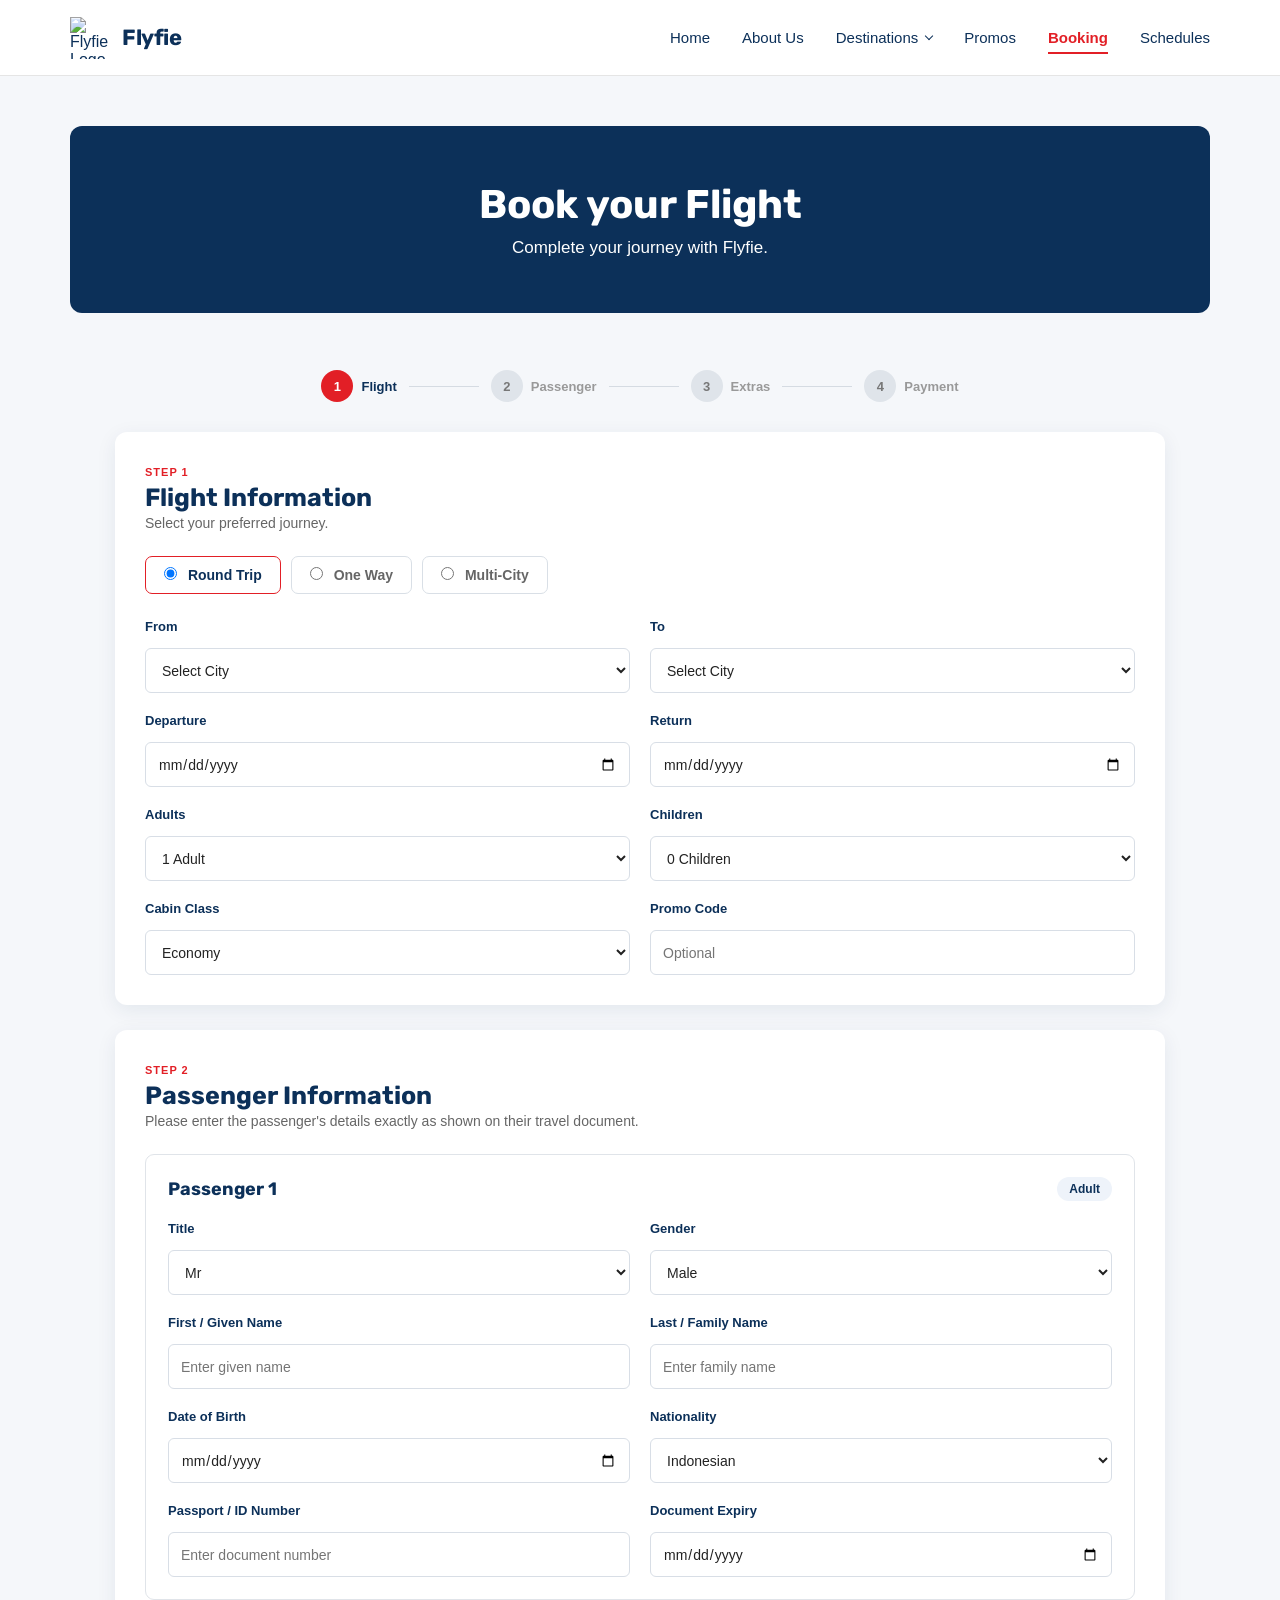
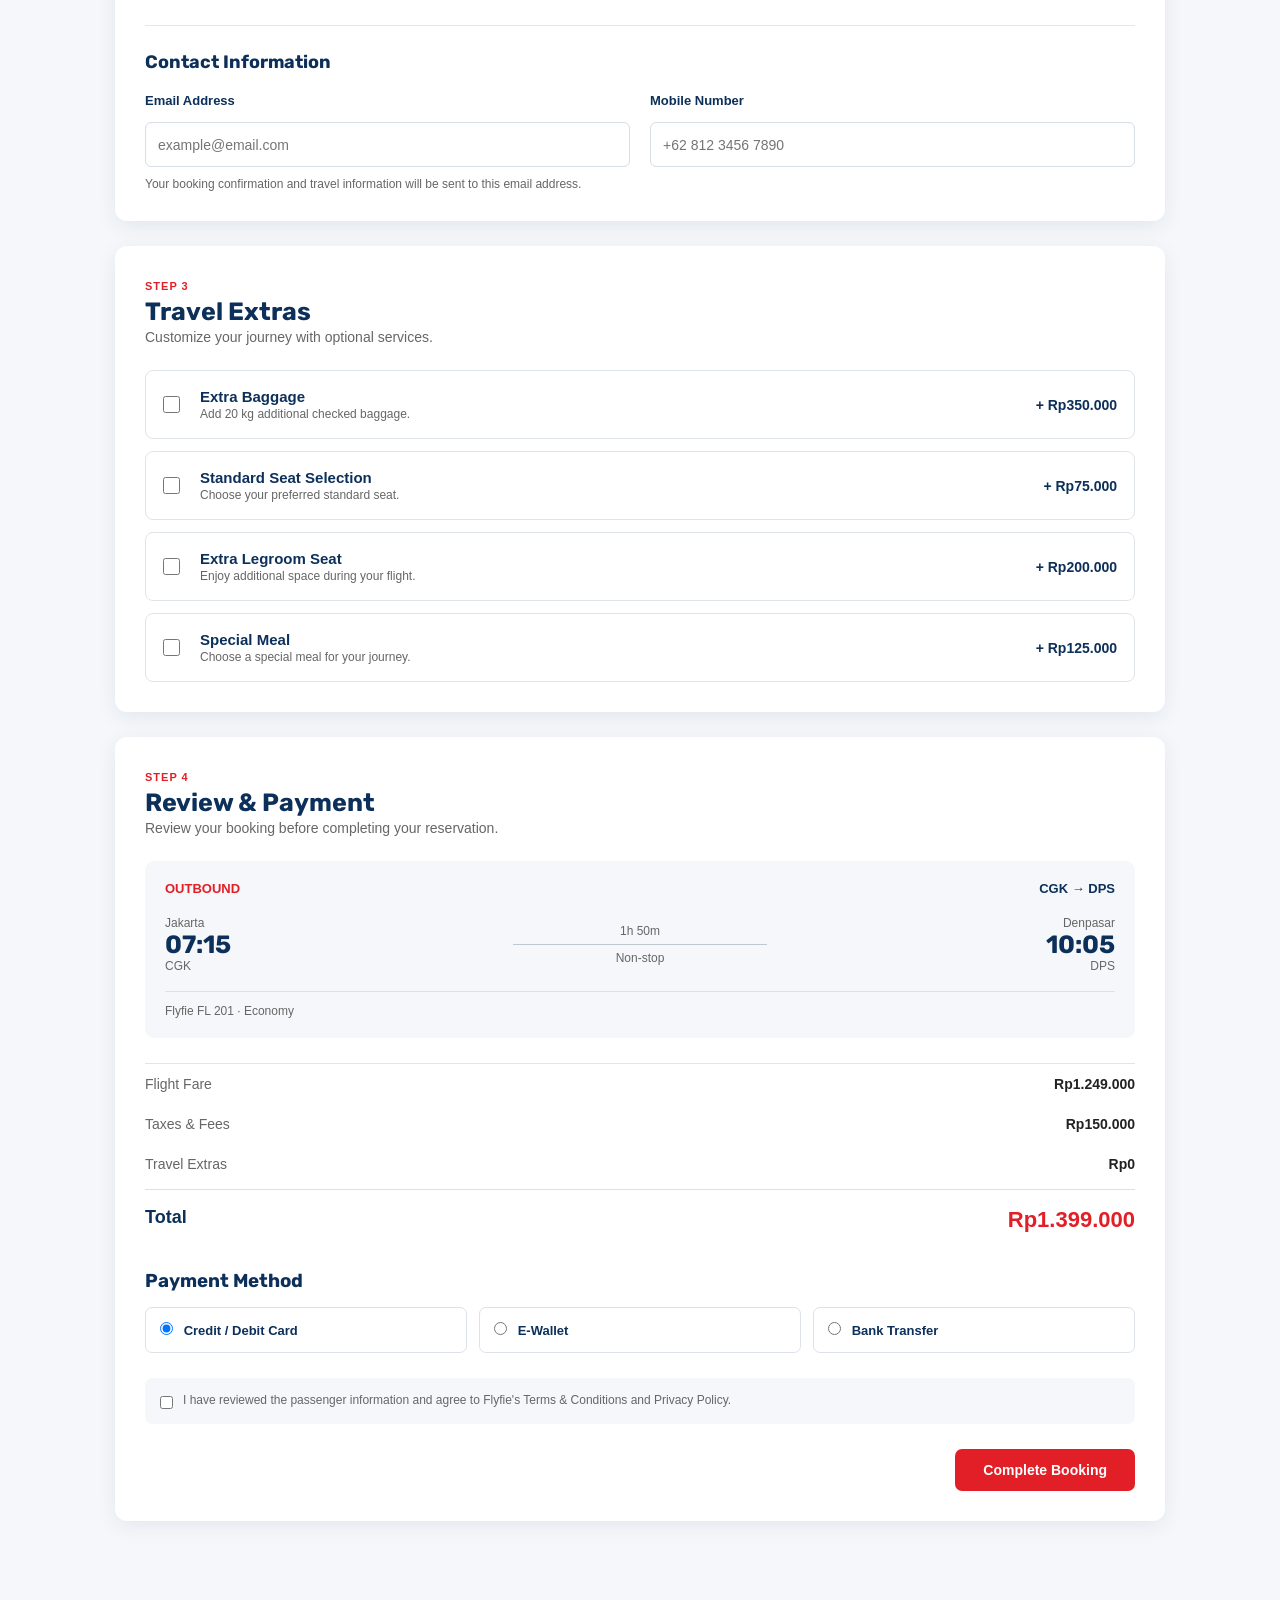
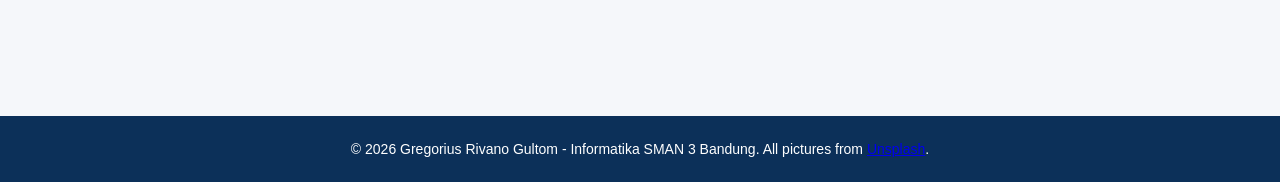
==== bookingform.html @ b2cf72a3 "Add files via upload" ====
<!DOCTYPE html>
<html lang="en">
<head>
    <meta charset="UTF-8">
    <meta name="viewport" content="width=device-width, initial-scale=1.0">
    <title>Flyfie ∙ Your journey partner</title>
    <link rel="stylesheet" href="style.css">
    <link rel="icon" type="image/png" href="images/favicon.png">
</head>
<body>
    <header>
    <nav class="navbar">
        <a href="index.html" class="logo">
            <img src="images/logo.jpeg" alt="Flyfie Logo">
            <h1>Flyfie</h1>
        </a>
        <ul class="nav-links">
            <li>
                <a href="index.html">Home</a>
            </li>

            <li>
                <a href="profile.html">About Us</a>
            </li>
            
            <li class="dropdown">

        <a href="destinations.html">
            Destinations <span class="arrow"></span>
        </a>

        <ul class="dropdown-menu">
            <li>
                <a href="domestic.html">Domestic</a>
            </li>

            <li>
                <a href="international.html">International</a>
            </li>
        </ul>

            <li>
                <a href="promos.html">Promos</a>
            </li>

            <li>
                <a href="bookingform.html" class="active">Booking</a>
            </li>

            <li>
                <a href="schedule.html">Schedules</a>
            </li>
        </ul>
    </nav>
    </header>

    <main class="booking-page">
        <section class="about-header">
            <h2>Book your Flight</h2>
            <p>Complete your journey with Flyfie.</p>
        </section>

        <section class="booking-section">
            <div class="booking-container">
                <div class="booking-steps">
                    <div class="booking-step active">
                        <span>1</span>
                        <p>Flight</p>
                    </div>
                    <div class="step-line"></div>
                    <div class="booking-step">
                        <span>2</span>
                        <p>Passenger</p>
                    </div>
                    <div class="step-line"></div>
                    <div class="booking-step">
                        <span>3</span>
                        <p>Extras</p>
                    </div>

                    <div class="step-line"></div>
                    <div class="booking-step">
                        <span>4</span>
                        <p>Payment</p>
                    </div>
                </div>

                <div class="booking-card">
                    <div class="booking-card-header">
                        <div>
                            <span class="booking-label">STEP 1</span>
                            <h2>Flight Information</h2>
                            <p>Select your preferred journey.</p>
                        </div>
                    </div>
                    <div class="trip-type">
                        <label class="trip-option active">
                            <input type="radio" name="trip" checked>
                            <span>Round Trip</span>
                        </label>
                        <label class="trip-option">
                            <input type="radio" name="trip">
                            <span>One Way</span>
                        </label>
                        <label class="trip-option">
                            <input type="radio" name="trip">
                            <span>Multi-City</span>
                        </label>
                    </div>

                    <div class="booking-grid">
                        <div class="form-group">
                            <label for="from">From</label>
                            <select id="from">
                                <option value="">Select City</option>
                                <optgroup label="Domestic">
                                    <option>BDO — Bandung</option>
                                    <option>CGK — Jakarta</option>
                                    <option>SUB — Surabaya</option>
                                    <option>DPS — Denpasar</option>
                                    <option>UPG — Makassar</option>
                                    <option>KNO — Medan</option>
                                    <option>BPN — Balikpapan</option>
                                    <option>LOP — Lombok</option>
                                    <option>PDG — Padang</option>
                                    </optgroup>
                                    <optgroup label="International">
                                    <option>SIN — Singapore</option>
                                    <option>KUL — Kuala Lumpur</option>
                                    <option>BKK — Bangkok</option>
                                    <option>HND — Tokyo</option>
                                    <option>ICN — Seoul</option>
                                    <option>SYD — Sydney</option>
                                    <option>LHR — London</option>
                                    <option>JFK — New York</option>
                                    <option>DXB — Dubai</option>
                                </optgroup>
                            </select>
                        </div>

                        <div class="form-group">
                            <label for="to">To</label>
                                <select id="to">
                                    <option value="">Select City</option>
                                    <optgroup label="Domestic">
                                        <option>BDO — Bandung</option>
                                        <option>CGK — Jakarta</option>
                                        <option>SUB — Surabaya</option>
                                        <option>DPS — Denpasar</option>
                                        <option>UPG — Makassar</option>
                                        <option>KNO — Medan</option>
                                        <option>BPN — Balikpapan</option>
                                        <option>LOP — Lombok</option>
                                        <option>PDG — Padang</option>
                                    </optgroup>
                                    <optgroup label="International">
                                        <option>SIN — Singapore</option>
                                        <option>KUL — Kuala Lumpur</option>
                                        <option>BKK — Bangkok</option>
                                        <option>HND — Tokyo</option>
                                        <option>ICN — Seoul</option>
                                        <option>SYD — Sydney</option>
                                        <option>LHR — London</option>
                                        <option>JFK — New York</option>
                                        <option>DXB — Dubai</option>
                                    </optgroup>
                                </select>
                        </div>

                        <div class="form-group">
                            <label for="departure">Departure</label>
                            <input type="date" id="departure">
                        </div>

                        <div class="form-group">
                            <label for="return">Return</label>
                            <input type="date" id="return">
                        </div>

                        <div class="form-group">
                            <label for="adults">Adults</label>
                            <select id="adults">
                                <option>1 Adult</option>
                                <option>2 Adults</option>
                                <option>3 Adults</option>
                                <option>4 Adults</option>
                            </select>
                        </div>

                        <div class="form-group">
                            <label for="children">Children</label>
                            <select id="children">
                                <option>0 Children</option>
                                <option>1 Child</option>
                                <option>2 Children</option>
                                <option>3 Children</option>
                            </select>
                        </div>

                        <div class="form-group">
                            <label for="cabin">Cabin Class</label>
                            <select id="cabin">
                                <option>Economy</option>
                                <option>Premium Economy</option>
                                <option>Business</option>
                                <option>First Class</option>
                            </select>
                        </div>

                        <div class="form-group">
                            <label for="promo">Promo Code</label>
                            <input type="text" id="promo" placeholder="Optional">
                        </div>
                    </div>
                </div>

                <div class="booking-card">
                    <div class="booking-card-header">
                        <div>
                            <span class="booking-label">STEP 2</span>
                            <h2>Passenger Information</h2>
                            <p>Please enter the passenger's details exactly as shown on their travel document.</p>
                        </div>
                    </div>

                    <div class="passenger-box">
                        <div class="passenger-heading">
                            <h3>Passenger 1</h3>
                            <span>Adult</span>
                        </div>

                        <div class="booking-grid">
                            <div class="form-group">
                                <label for="title1">Title</label>
                                <select id="title1">
                                    <option>Mr</option>
                                    <option>Ms</option>
                                    <option>Mrs</option>
                                </select>
                            </div>

                            <div class="form-group">
                                <label for="gender1">Gender</label>
                                <select id="gender1">
                                    <option>Male</option>
                                    <option>Female</option>
                                </select>
                            </div>

                            <div class="form-group">
                                <label for="first-name1">First / Given Name</label>
                                <input
                                    type="text"
                                    id="first-name1"
                                    placeholder="Enter given name">
                            </div>

                            <div class="form-group">
                                <label for="last-name1">Last / Family Name</label>
                                <input
                                    type="text"
                                    id="last-name1"
                                    placeholder="Enter family name">
                            </div>

                            <div class="form-group">
                                <label for="dob1">Date of Birth</label>
                                <input type="date" id="dob1">
                            </div>

                            <div class="form-group">
                                <label for="nationality1">Nationality</label>
                                <select id="nationality1">
                                    <option>Indonesian</option>
                                    <option>Singaporean</option>
                                    <option>Malaysian</option>
                                    <option>Japanese</option>
                                    <option>Other</option>
                                </select>
                            </div>

                            <div class="form-group">
                                <label for="passport1">Passport / ID Number</label>
                                <input
                                    type="text"
                                    id="passport1"
                                    placeholder="Enter document number">
                            </div>

                            <div class="form-group">
                                <label for="passport-expiry1">Document Expiry</label>
                                <input type="date" id="passport-expiry1">
                            </div>
                        </div>
                    </div>

                    <div class="contact-section">
                        <div class="passenger-heading">
                            <h3>Contact Information</h3>
                        </div>
                        <div class="booking-grid">
                            <div class="form-group">
                                <label for="email">Email Address</label>
                                <input
                                    type="email"
                                    id="email"
                                    placeholder="example@email.com">
                            </div>

                            <div class="form-group">
                                <label for="phone">Mobile Number</label>
                                <input
                                    type="tel"
                                    id="phone"
                                    placeholder="+62 812 3456 7890">
                            </div>
                        </div>
                        <p class="form-note">
                            Your booking confirmation and travel information will be sent to this email address.
                        </p>
                    </div>
                </div>

                <div class="booking-card">
                    <div class="booking-card-header">
                        <div>
                            <span class="booking-label">STEP 3</span>
                            <h2>Travel Extras</h2>
                            <p>Customize your journey with optional services.</p>
                        </div>
                    </div>

                    <div class="extras-list">
                        <label class="extra-item">
                            <input type="checkbox">
                            <div class="extra-info">
                                <h3>Extra Baggage</h3>
                                <p>Add 20 kg additional checked baggage.</p>
                            </div>
                            <strong>+ Rp350.000</strong>
                        </label>

                        <label class="extra-item">
                            <input type="checkbox">
                            <div class="extra-info">
                                <h3>Standard Seat Selection</h3>
                                <p>Choose your preferred standard seat.</p>
                            </div>
                            <strong>+ Rp75.000</strong>
                        </label>

                        <label class="extra-item">
                            <input type="checkbox">
                            <div class="extra-info">
                                <h3>Extra Legroom Seat</h3>
                                <p>Enjoy additional space during your flight.</p>
                            </div>
                            <strong>+ Rp200.000</strong>
                        </label>

                        <label class="extra-item">
                            <input type="checkbox">
                            <div class="extra-info">
                                <h3>Special Meal</h3>
                                <p>Choose a special meal for your journey.</p>
                            </div>
                            <strong>+ Rp125.000</strong>
                        </label>
                    </div>
                </div>

                <div class="booking-card">
                    <div class="booking-card-header">
                        <div>
                            <span class="booking-label">STEP 4</span>
                            <h2>Review & Payment</h2>
                            <p>Review your booking before completing your reservation.</p>
                        </div>
                    </div>

                    <div class="summary-box">
                        <div class="summary-header">
                            <span>OUTBOUND</span>
                            <strong>CGK → DPS</strong>
                        </div>
                        <div class="flight-summary">
                            <div>
                                <small>Jakarta</small>
                                <strong>07:15</strong>
                                <span>CGK</span>
                            </div>
                            <div class="flight-duration">
                                <span>1h 50m</span>
                                <div></div>
                                <small>Non-stop</small>
                            </div>
                            <div>
                                <small>Denpasar</small>
                                <strong>10:05</strong>
                                <span>DPS</span>
                            </div>
                        </div>
                        <div class="flight-number">
                            Flyfie FL 201 · Economy
                        </div>
                    </div>

                    <div class="price-summary">
                        <div>
                            <span>Flight Fare</span>
                            <strong>Rp1.249.000</strong>
                        </div>
                        <div>
                            <span>Taxes & Fees</span>
                            <strong>Rp150.000</strong>
                        </div>
                        <div>
                            <span>Travel Extras</span>
                            <strong>Rp0</strong>
                        </div>
                        <div class="total-price">
                            <span>Total</span>
                            <strong>Rp1.399.000</strong>
                        </div>
                    </div>

                    <div class="payment-section">
                        <h3>Payment Method</h3>
                        <div class="payment-options">
                            <label class="payment-option">
                                <input type="radio" name="payment" checked>
                                <span>Credit / Debit Card</span>
                            </label>
                            <label class="payment-option">
                                <input type="radio" name="payment">
                                <span>E-Wallet</span>
                            </label>
                            <label class="payment-option">
                                <input type="radio" name="payment">
                                <span>Bank Transfer</span>
                            </label>
                        </div>
                    </div>

                    <div class="terms">
                        <label>
                            <input type="checkbox">
                            <span>
                                I have reviewed the passenger information and agree to
                                Flyfie's Terms & Conditions and Privacy Policy.
                            </span>
                        </label>
                    </div>

                    <div class="booking-submit">
                        <button type="button" class="btn btn-book">
                            Complete Booking
                        </button>
                    </div>
                </div>
            </div>
        </section>
    </main>

    <footer>
        <p>&copy; 2026 Gregorius Rivano Gultom - Informatika SMAN 3 Bandung. All pictures from <a href="https://unsplash.com/" target="_blank">Unsplash</a>.</p>
    </footer>
    
</body>

</html>
---- style.css ----
/* =========================
   FONT
========================= */

@import url('https://fonts.googleapis.com/css2?family=Rubik:wght@400;500;600;700&display=swap');


/* =========================
   COLOR PALETTE
========================= */

:root {
    --navy: #0C3059;
    --red: #E21F26;
    --blue: #779BD8;
    --white: #FFFFFF;
    --light: #F5F7FA;
    --text: #222222;
    --gray: #666666;
}


/* =========================
   GLOBAL
========================= */

* {
    margin: 0;
    padding: 0;
    box-sizing: border-box;
}

body {
    font-family: Arial, Helvetica, sans-serif;
    background-color: var(--light);
    color: var(--text);
}


/* =========================
   HEADER
========================= */

header {
    width: 100%;
    background-color: var(--white);
    border-bottom: 1px solid #e5e5e5;

    position: sticky;
    top: 0;
    z-index: 1000;
}


/* =========================
   NAVBAR
========================= */

.navbar {
    max-width: 1200px;
    height: 75px;

    margin: auto;
    padding: 0 30px;

    display: flex;
    align-items: center;
    justify-content: space-between;
}


/* =========================
   LOGO
========================= */

.logo {
    display: flex;
    align-items: center;
    gap: 10px;

    text-decoration: none;
    color: var(--navy);
}

.logo img {
    width: 42px;
    height: 42px;
    object-fit: contain;
}

.logo h1 {
    font-family: 'Rubik', sans-serif;
    font-size: 22px;
    font-weight: 700;
    letter-spacing: -0.5px;
}


/* =========================
   NAVIGATION
========================= */

.nav-links {
    display: flex;
    align-items: center;
    gap: 32px;

    list-style: none;
}

.nav-links a {
    position: relative;

    text-decoration: none;
    color: var(--navy);

    font-size: 15px;
    font-weight: 500;

    transition: 0.2s ease;
}

.nav-links a:hover {
    color: var(--red);
}


/* GARIS BAWAH MENU AKTIF */

.nav-links a.active {
    color: var(--red);
    font-weight: 600;
}

.nav-links a.active::after {
    content: "";

    position: absolute;
    left: 0;
    bottom: -8px;

    width: 100%;
    height: 2px;

    background-color: var(--red);
}

/* =========================
   DESTINATION DROPDOWN
========================= */

.dropdown {
    position: relative;
}

.dropdown > a {
    display: flex;
    align-items: center;
    gap: 5px;
}

.arrow {
    width: 6px;
    height: 6px;

    border-right: 1.5px solid currentColor;
    border-bottom: 1.5px solid currentColor;

    transform: rotate(45deg);

    margin-left: 3px;
    margin-top: -3px;

    transition: 0.2s ease;
}

.dropdown:hover .arrow {
    transform: rotate(225deg);
    margin-top: 3px;
}


/* DROPDOWN MENU */

.dropdown-menu {
    position: absolute;

    top: 100%;
    left: 50%;

    transform: translateX(-50%) translateY(10px);

    min-width: 170px;

    background-color: white;

    border-radius: 8px;

    box-shadow: 0 5px 20px rgba(0, 0, 0, 0.12);

    padding: 8px 0;

    list-style: none;

    opacity: 0;
    visibility: hidden;

    transition: 0.2s ease;

    z-index: 1000;
}


/* ITEM DROPDOWN */

.dropdown-menu li {
    width: 100%;
}

.dropdown-menu li a {
    display: block;

    padding: 12px 18px;

    color: var(--navy);

    font-size: 14px;

    text-decoration: none;

    transition: 0.2s ease;
}


/* HOVER ITEM */

.dropdown-menu li a:hover {
    background-color: var(--light);

    color: var(--red);
}


/* TAMPIL SAAT HOVER */

.dropdown:hover .dropdown-menu {
    opacity: 1;
    visibility: visible;

    transform: translateX(-50%) translateY(5px);
}

/* =========================
   BUTTON
========================= */

.btn {
    display: inline-block;

    padding: 11px 22px;

    background-color: var(--red);
    color: var(--white);

    text-decoration: none;
    border: none;
    border-radius: 6px;

    font-size: 14px;
    font-weight: 600;

    cursor: pointer;

    transition: 0.2s ease;
}

.btn:hover {
    background-color: #c9181e;
}


/* =========================
   MAIN
========================= */

main {
    max-width: 1200px;
    margin: auto;
    padding: 50px 30px;
}


/* =========================
   PAGE TITLE
========================= */

.page-title {
    text-align: center;
    margin-bottom: 40px;
}

.page-title h2 {
    font-family: 'Rubik', sans-serif;

    font-size: 32px;
    font-weight: 700;

    color: var(--navy);

    margin-bottom: 10px;
}

.page-title p {
    color: var(--gray);
    font-size: 15px;
}


/* =========================
   FOOTER
========================= */

footer {
    background-color: var(--navy);
    color: var(--white);

    text-align: center;

    padding: 25px;
    margin-top: 50px;
}

footer p {
    font-size: 14px;
}

/* =========================
   HERO
========================= */

.hero {
    min-height: 430px;

    display: flex;
    align-items: center;

    padding: 60px;

    border-radius: 12px;

    background:
        linear-gradient(
            90deg,
            rgba(12, 48, 89, 0.95),
            rgba(12, 48, 89, 0.45)
        ),
        url("../images/hero.jpg");

    background-size: cover;
    background-position: center;
}

.hero-text {
    max-width: 550px;
    color: white;
}

.hero-text h2 {
    font-family: 'Rubik', sans-serif;
    font-size: 42px;
    line-height: 1.15;
    margin-bottom: 20px;
}

.hero-text p {
    font-size: 17px;
    line-height: 1.6;
    margin-bottom: 30px;
}


/* =========================
   BOOKING BOX
========================= */

.booking-box {
    background-color: white;

    max-width: 1100px;
    margin: -45px auto 70px;

    padding: 30px;

    border-radius: 10px;

    box-shadow: 0 5px 20px rgba(0, 0, 0, 0.12);

    position: relative;
}

.booking-box h2 {
    font-family: 'Rubik', sans-serif;
    color: var(--navy);
    margin-bottom: 25px;
}

.booking-box form {
    display: grid;

    grid-template-columns: 1.25fr 1.25fr 1.25fr 0.45fr 0.45fr 1fr;

    gap: 15px;

    align-items: end;
}

.booking-box form .btn {
    width: 100%;
    height: 42px;
}

.form-group {
    display: flex;
    flex-direction: column;
    gap: 7px;
}

.form-group input,
.form-group select {
    width: 100%;
    height: 42px;

    padding: 0 10px;

    border: 1px solid #d5d5d5;
    border-radius: 5px;

    font-family: inherit;
    background-color: white;
}

.form-group label {
    font-size: 13px;
    font-weight: 600;
    color: var(--navy);
}

.form-group input,
.form-group select {
    height: 42px;

    padding: 0 10px;

    border: 1px solid #d5d5d5;
    border-radius: 5px;

    font-family: inherit;
    background-color: white;
}

.passenger input {
    text-align: center;
    padding: 0;
}

/* =========================
   DESTINATIONS
========================= */

.destinations {
    margin-bottom: 80px;
}

.destination-grid {
    display: grid;

    grid-template-columns:
        repeat(3, 1fr);

    gap: 25px;
}

.destination-card {
    background-color: white;

    border-radius: 10px;

    overflow: hidden;

    box-shadow: 0 3px 12px rgba(0, 0, 0, 0.08);

    transition: 0.2s ease;
}

.destination-card:hover {
    transform: translateY(-5px);
}

.destination-card img {
    width: 100%;
    height: 200px;

    object-fit: cover;
}

.card-content {
    padding: 20px;
}

.card-content h3 {
    font-family: 'Rubik', sans-serif;
    color: var(--navy);
    font-size: 22px;
}

.card-content p {
    color: var(--gray);
    margin: 5px 0 15px;
}

.card-content span {
    display: block;
    font-size: 12px;
    color: var(--gray);
}

.card-content strong {
    display: block;

    color: var(--red);

    font-size: 20px;

    margin: 3px 0 15px;
}


/* =========================
   WHY US
========================= */

.why-us {
    margin-bottom: 30px;
}

.features {
    display: grid;

    grid-template-columns:
        repeat(3, 1fr);

    gap: 25px;
}

.feature {
    background-color: white;

    padding: 30px;

    border-radius: 10px;

    text-align: center;

    border-top: 4px solid var(--blue);
}

.feature h3 {
    font-family: 'Rubik', sans-serif;
    color: var(--navy);

    margin-bottom: 12px;
}

.feature p {
    color: var(--gray);
    line-height: 1.6;
}

/* =========================
   ABOUT PAGE
========================= */

.about-header {
    text-align: center;
    padding: 55px 20px;
    margin-bottom: 55px;

    background-color: var(--navy);
    color: white;

    border-radius: 12px;
}

.about-header h2 {
    font-family: 'Rubik', sans-serif;
    font-size: 40px;
    margin-bottom: 10px;
}

.about-header p {
    font-size: 17px;
}


/* INTRO */

.about-intro {
    display: grid;
    grid-template-columns: 1fr 1fr;
    gap: 50px;

    align-items: center;

    margin-bottom: 60px;
}

.about-image img {
    width: 100%;
    height: 350px;

    object-fit: cover;

    border-radius: 12px;
}

.about-text h2 {
    font-family: 'Rubik', sans-serif;
    color: var(--navy);

    font-size: 30px;
    margin-bottom: 20px;
}

.about-text p {
    color: var(--gray);
    line-height: 1.7;

    margin-bottom: 15px;
}


/* COMPANY INFORMATION */

.company-info {
    display: grid;
    grid-template-columns: repeat(4, 1fr);

    gap: 20px;

    margin-bottom: 80px;
}

.info-card {
    background-color: white;

    padding: 25px;

    text-align: center;

    border-radius: 10px;

    border-bottom: 4px solid var(--blue);
}

.info-card h3 {
    font-family: 'Rubik', sans-serif;

    color: var(--navy);

    font-size: 15px;
    margin-bottom: 10px;
}

.info-card p {
    color: var(--red);
    font-weight: 600;
}


/* HUBS */

.hubs {
    margin-bottom: 80px;
}

.hub-grid {
    display: grid;
    grid-template-columns: repeat(4, 1fr);
    gap: 20px;
}

.hub-card {
    background-color: var(--navy);
    color: white;

    text-align: center;

    border-radius: 10px;
    overflow: hidden;
}

.hub-card img {
    width: 100%;
    height: 150px;

    object-fit: cover;
    display: block;
}

.hub-card h3 {
    font-family: 'Rubik', sans-serif;

    color: var(--blue);

    font-size: 28px;

    margin-top: 20px;
    margin-bottom: 5px;
}

.hub-card p {
    font-size: 14px;

    padding-bottom: 25px;
}

/* FLEET */

.fleet {
    margin-bottom: 80px;
    text-align: center;
}

.fleet-highlight {
    display: inline-block;

    background-color: var(--navy);
    color: white;

    padding: 25px 70px;

    border-radius: 12px;

    margin-bottom: 30px;
}

.fleet-highlight h3 {
    font-family: 'Rubik', sans-serif;

    color: var(--blue);

    font-size: 60px;
}

.fleet-highlight p {
    font-size: 15px;
}

.fleet-types {
    display: grid;
    grid-template-columns: repeat(5, 1fr);
    gap: 15px;
}

.fleet-types div {
    background-color: white;

    padding: 20px;

    border-radius: 8px;

    border-top: 3px solid var(--red);
}

.fleet-types h3 {
    font-family: 'Rubik', sans-serif;

    color: var(--navy);

    font-size: 15px;

    margin-bottom: 8px;
}

.fleet-types p {
    color: var(--gray);
    font-size: 14px;
}


/* COMMITMENT */

.commitment {
    max-width: 800px;

    margin: auto;

    text-align: center;
}

.commitment > p {
    color: var(--gray);

    line-height: 1.7;

    font-size: 16px;
}

/* =====================================================
   DESTINATIONS PAGE
===================================================== */


/* =========================
   DESTINATIONS HERO
========================= */

.destinations-hero {
    min-height: 330px;

    margin-bottom: 75px;
    padding: 60px;

    display: flex;
    align-items: center;

    border-radius: 12px;

    background:
        linear-gradient(
            90deg,
            rgba(12, 48, 89, 0.96),
            rgba(12, 48, 89, 0.55)
        ),
        url("../images/hero.jpg");

    background-size: cover;
    background-position: center;
}


.destinations-hero-text {
    max-width: 620px;
    color: var(--white);
}


.destinations-hero-text span {
    display: block;

    color: var(--blue);

    font-size: 13px;
    font-weight: 700;

    letter-spacing: 2px;

    margin-bottom: 12px;
}


.destinations-hero-text h2 {
    font-family: 'Rubik', sans-serif;

    font-size: 44px;
    line-height: 1.15;

    margin-bottom: 16px;
}


.destinations-hero-text p {
    max-width: 540px;

    font-size: 16px;
    line-height: 1.7;
}


/* =========================
   SECTION TITLE
========================= */

.section-title {
    text-align: center;

    margin-bottom: 35px;
}


.section-title h2 {
    font-family: 'Rubik', sans-serif;

    color: var(--navy);

    font-size: 30px;

    margin-bottom: 8px;
}


.section-title p {
    color: var(--gray);

    font-size: 15px;
}


/* =========================
   DESTINATION TYPES
========================= */

.destination-types {
    margin-bottom: 80px;
}


.type-grid {
    display: grid;

    grid-template-columns: repeat(2, 1fr);

    gap: 25px;
}


.type-card {
    position: relative;

    height: 330px;

    overflow: hidden;

    border-radius: 12px;

    text-decoration: none;

    background-color: var(--navy);
}


.type-card img {
    width: 100%;
    height: 100%;

    object-fit: cover;

    transition: transform 0.35s ease;
}


.type-card::after {
    content: "";

    position: absolute;

    inset: 0;

    background:
        linear-gradient(
            180deg,
            rgba(12, 48, 89, 0.05) 20%,
            rgba(12, 48, 89, 0.92) 100%
        );
}


.type-card:hover img {
    transform: scale(1.05);
}


.type-overlay {
    position: absolute;

    z-index: 2;

    left: 30px;
    right: 30px;
    bottom: 28px;

    color: var(--white);
}


.type-overlay span {
    color: var(--blue);

    font-size: 12px;
    font-weight: 700;

    letter-spacing: 1.5px;
}


.type-overlay h3 {
    font-family: 'Rubik', sans-serif;

    font-size: 34px;

    margin: 5px 0 8px;
}


.type-overlay p {
    max-width: 470px;

    font-size: 14px;
    line-height: 1.5;

    margin-bottom: 14px;
}


.type-overlay strong {
    color: var(--white);

    font-size: 14px;
}


/* =========================
   FEATURED DESTINATIONS
========================= */

.featured-destinations {
    margin-bottom: 80px;
}


.featured-grid {
    display: grid;

    grid-template-columns: repeat(3, 1fr);

    gap: 25px;
}


.featured-card {
    background-color: var(--white);

    border-radius: 10px;

    overflow: hidden;

    box-shadow:
        0 3px 12px rgba(0, 0, 0, 0.08);

    transition: 0.2s ease;
}


.featured-card:hover {
    transform: translateY(-5px);
}


.featured-card img {
    width: 100%;
    height: 190px;

    object-fit: cover;

    display: block;
}


.featured-content {
    padding: 20px;
}


.featured-content span {
    display: block;

    color: var(--blue);

    font-size: 11px;
    font-weight: 700;

    letter-spacing: 1px;

    margin-bottom: 7px;
}


.featured-content h3 {
    font-family: 'Rubik', sans-serif;

    color: var(--navy);

    font-size: 23px;

    margin-bottom: 7px;
}


.featured-content p {
    color: var(--gray);

    font-size: 14px;

    line-height: 1.55;
}


/* =========================
   CALL TO ACTION
========================= */

.destination-cta {
    background-color: var(--navy);

    color: var(--white);

    text-align: center;

    border-radius: 12px;

    padding: 55px 30px;

    margin-bottom: 20px;
}


.destination-cta h2 {
    font-family: 'Rubik', sans-serif;

    font-size: 30px;

    margin-bottom: 10px;
}


.destination-cta p {
    font-size: 15px;

    margin-bottom: 25px;

    color: #e9eef5;
}


.destination-cta .btn {
    background-color: var(--red);
}


/* =========================
   RESPONSIVE
========================= */

@media (max-width: 900px) {

    .type-grid {
        grid-template-columns: 1fr;
    }


    .featured-grid {
        grid-template-columns: repeat(2, 1fr);
    }


    .destinations-hero {
        padding: 45px;
    }


    .destinations-hero-text h2 {
        font-size: 38px;
    }

}


@media (max-width: 600px) {

    .destinations-hero {
        min-height: 300px;

        padding: 30px;
    }


    .destinations-hero-text h2 {
        font-size: 32px;
    }


    .destinations-hero-text p {
        font-size: 14px;
    }


    .featured-grid {
        grid-template-columns: 1fr;
    }


    .type-card {
        height: 300px;
    }


    .section-title h2 {
        font-size: 26px;
    }


    .destination-cta {
        padding: 40px 20px;
    }


    .destination-cta h2 {
        font-size: 26px;
    }

}

/* =====================================================
   BOOKING PAGE
   ===================================================== */

.booking-page {
    background: var(--light);
    min-height: 100vh;
}

.booking-title {
    background: linear-gradient(135deg, var(--navy), #174c80);
    color: white;
    text-align: center;
    padding: 55px 20px 75px;
}

.booking-title h1 {
    font-family: 'Rubik', sans-serif;
    font-size: 40px;
    margin-bottom: 8px;
}

.booking-title p {
    opacity: .9;
}


/* ---------- MAIN CONTAINER ---------- */

.booking-section {
    margin-top: -35px;
    padding-bottom: 70px;
}

.booking-container {
    width: min(1050px, calc(100% - 40px));
    margin: auto;
}


/* ---------- STEP INDICATOR ---------- */

.booking-steps {
    display: flex;
    align-items: center;
    justify-content: center;
    margin-bottom: 30px;
}

.booking-step {
    display: flex;
    align-items: center;
    gap: 8px;
    color: #999;
    font-size: 13px;
    font-weight: 600;
}

.booking-step span {
    width: 32px;
    height: 32px;
    border-radius: 50%;
    background: #dfe4ea;
    display: flex;
    align-items: center;
    justify-content: center;
    color: #777;
}

.booking-step.active {
    color: var(--navy);
}

.booking-step.active span {
    background: var(--red);
    color: white;
}

.step-line {
    width: 70px;
    height: 1px;
    background: #d5dbe2;
    margin: 0 12px;
}


/* ---------- BOOKING CARD ---------- */

.booking-card {
    background: white;
    border-radius: 12px;
    padding: 30px;
    margin-bottom: 25px;
    box-shadow: 0 5px 20px rgba(12, 48, 89, .08);
}

.booking-card-header {
    margin-bottom: 25px;
}

.booking-label {
    color: var(--red);
    font-size: 11px;
    font-weight: 800;
    letter-spacing: 1px;
}

.booking-card-header h2 {
    font-family: 'Rubik', sans-serif;
    color: var(--navy);
    font-size: 25px;
    margin: 3px 0;
}

.booking-card-header p {
    color: var(--gray);
    font-size: 14px;
}


/* ---------- TRIP TYPE ---------- */

.trip-type {
    display: flex;
    gap: 10px;
    margin-bottom: 25px;
}

.trip-option {
    border: 1px solid #d9dfe6;
    border-radius: 7px;
    padding: 10px 18px;
    color: var(--gray);
    font-size: 14px;
    font-weight: 600;
}

.trip-option input {
    margin-right: 7px;
}

.trip-option.active {
    border-color: var(--red);
    color: var(--navy);
}


/* ---------- FORM ---------- */

.booking-grid {
    display: grid;
    grid-template-columns: repeat(2, 1fr);
    gap: 20px;
}

.form-group label {
    display: block;
    color: var(--navy);
    font-size: 13px;
    font-weight: 700;
    margin-bottom: 7px;
}

.form-group input,
.form-group select {
    width: 100%;
    height: 45px;
    border: 1px solid #d8dee6;
    border-radius: 6px;
    padding: 0 12px;
    font-family: Arial, sans-serif;
    font-size: 14px;
    color: var(--text);
    background: white;
}

.form-group input:focus,
.form-group select:focus {
    outline: none;
    border-color: var(--blue);
}


/* ---------- PASSENGER ---------- */

.passenger-box {
    border: 1px solid #e0e4e9;
    border-radius: 9px;
    padding: 22px;
}

.passenger-heading {
    display: flex;
    align-items: center;
    justify-content: space-between;
    margin-bottom: 20px;
}

.passenger-heading h3 {
    color: var(--navy);
    font-family: 'Rubik', sans-serif;
    font-size: 18px;
}

.passenger-heading span {
    background: #eef3fa;
    color: var(--navy);
    padding: 5px 12px;
    border-radius: 20px;
    font-size: 12px;
    font-weight: 700;
}

.contact-section {
    margin-top: 25px;
    padding-top: 25px;
    border-top: 1px solid #e3e6ea;
}

.form-note {
    margin-top: 10px;
    font-size: 12px;
    color: var(--gray);
}


/* ---------- EXTRAS ---------- */

.extras-list {
    display: flex;
    flex-direction: column;
    gap: 12px;
}

.extra-item {
    display: grid;
    grid-template-columns: 25px 1fr auto;
    align-items: center;
    gap: 12px;
    border: 1px solid #dfe4e9;
    border-radius: 8px;
    padding: 17px;
}

.extra-item input {
    width: 17px;
    height: 17px;
}

.extra-info h3 {
    color: var(--navy);
    font-size: 15px;
    margin-bottom: 2px;
}

.extra-info p {
    color: var(--gray);
    font-size: 12px;
}

.extra-item strong {
    color: var(--navy);
    font-size: 14px;
}


/* ---------- FLIGHT SUMMARY ---------- */

.summary-box {
    background: var(--light);
    border-radius: 9px;
    padding: 20px;
}

.summary-header {
    display: flex;
    justify-content: space-between;
    color: var(--navy);
    font-size: 13px;
    margin-bottom: 20px;
}

.summary-header span {
    color: var(--red);
    font-weight: 800;
}

.flight-summary {
    display: grid;
    grid-template-columns: 1fr 1fr 1fr;
    align-items: center;
    text-align: center;
}

.flight-summary > div:first-child {
    text-align: left;
}

.flight-summary > div:last-child {
    text-align: right;
}

.flight-summary small,
.flight-summary span {
    display: block;
    color: var(--gray);
    font-size: 12px;
}

.flight-summary strong {
    display: block;
    color: var(--navy);
    font-family: 'Rubik', sans-serif;
    font-size: 25px;
}

.flight-duration {
    text-align: center !important;
}

.flight-duration div {
    width: 80%;
    height: 1px;
    background: #bfc7d0;
    margin: 6px auto;
}

.flight-number {
    border-top: 1px solid #dce2e8;
    margin-top: 18px;
    padding-top: 12px;
    color: var(--gray);
    font-size: 12px;
}


/* ---------- PRICE ---------- */

.price-summary {
    margin-top: 25px;
    border-top: 1px solid #e1e5e9;
}

.price-summary > div {
    display: flex;
    justify-content: space-between;
    padding: 12px 0;
    color: var(--gray);
    font-size: 14px;
}

.price-summary strong {
    color: var(--text);
}

.price-summary .total-price {
    border-top: 1px solid #dce1e6;
    margin-top: 5px;
    padding-top: 17px;
    color: var(--navy);
    font-size: 18px;
    font-weight: 700;
}

.price-summary .total-price strong {
    color: var(--red);
    font-size: 22px;
}


/* ---------- PAYMENT ---------- */

.payment-section {
    margin-top: 25px;
}

.payment-section h3 {
    color: var(--navy);
    font-family: 'Rubik', sans-serif;
    margin-bottom: 15px;
}

.payment-options {
    display: grid;
    grid-template-columns: repeat(3, 1fr);
    gap: 12px;
}

.payment-option {
    border: 1px solid #dce2e8;
    border-radius: 7px;
    padding: 14px;
    font-size: 13px;
    font-weight: 600;
    color: var(--navy);
}

.payment-option input {
    margin-right: 7px;
}


/* ---------- TERMS ---------- */

.terms {
    margin-top: 25px;
    padding: 15px;
    background: var(--light);
    border-radius: 7px;
}

.terms label {
    display: flex;
    gap: 10px;
    color: var(--gray);
    font-size: 12px;
}

.terms input {
    margin-top: 3px;
}


/* ---------- SUBMIT ---------- */

.booking-submit {
    display: flex;
    justify-content: flex-end;
    margin-top: 25px;
}

.btn-book {
    border: none;
    background: var(--red);
    color: white;
    padding: 13px 28px;
    border-radius: 7px;
    font-weight: 700;
    font-size: 14px;
    cursor: pointer;
}

.btn-book:hover {
    opacity: .9;
}


/* ---------- RESPONSIVE ---------- */

@media (max-width: 750px) {

    .booking-grid {
        grid-template-columns: 1fr;
    }

    .booking-steps {
        justify-content: flex-start;
        overflow-x: auto;
    }

    .step-line {
        width: 30px;
    }

    .booking-step p {
        display: none;
    }

    .payment-options {
        grid-template-columns: 1fr;
    }

    .flight-summary strong {
        font-size: 20px;
    }

    .extra-item {
        grid-template-columns: 20px 1fr;
    }

    .extra-item strong {
        grid-column: 2;
    }

}

/* =====================================================
   BOOKING PAGE - SMALL VISUAL FIX
   ===================================================== */

/* Hero tetap seperti layout sebelumnya */
.booking-page .booking-title {
    width: calc(100% - 40px);
    max-width: 1140px;
    margin: 0 auto;

    border-radius: 0 0 0 0; /* sementara, lihat fix di bawah */

    padding: 58px 20px 70px;
}


/* Bikin sudut hero sedikit rounded */
.booking-page .booking-title {
    border-radius: 0 0 8px 8px;
}


/* Steps diturunkan sedikit */
.booking-page .booking-section {
    margin-top: -10px;
}


/* Jarak steps dari hero */
.booking-page .booking-steps {
    padding-top: 12px;
    margin-bottom: 30px;
}

/* =====================================================
   SCHEDULE PAGE
   ===================================================== */

.schedule-page {
    background: var(--light);
    min-height: 100vh;
}


/* ---------- TITLE ---------- */

.schedule-title {
    width: calc(100% - 40px);
    max-width: 1140px;
    margin: 0 auto;

    background: var(--navy);
    color: white;

    text-align: center;

    padding: 55px 20px 65px;

    border-radius: 0 0 8px 8px;
}

.schedule-title h1 {
    color: white;
    font-family: 'Rubik', sans-serif;

    font-size: 40px;
    margin-bottom: 8px;
}

.schedule-title p {
    color: rgba(255,255,255,.85);
    font-size: 15px;
}


/* ---------- SECTION ---------- */

.schedule-section {
    padding: 45px 0 70px;
}

.schedule-container {
    width: min(1050px, calc(100% - 40px));
    margin: 0 auto;
}


/* ---------- SEARCH CARD ---------- */

.schedule-search {
    background: white;

    border-radius: 12px;

    padding: 27px 30px;

    box-shadow:
        0 5px 20px rgba(12,48,89,.07);

    margin-bottom: 35px;
}

.schedule-search-header {
    margin-bottom: 22px;
}

.schedule-label {
    display: block;

    color: var(--red);

    font-size: 11px;
    font-weight: 800;

    letter-spacing: 1px;

    margin-bottom: 3px;
}

.schedule-search-header h2 {
    color: var(--navy);

    font-family: 'Rubik', sans-serif;

    font-size: 25px;

    margin-bottom: 3px;
}

.schedule-search-header p {
    color: var(--gray);

    font-size: 14px;
}


/* ---------- FILTER ---------- */

.schedule-filter {
    display: grid;

    grid-template-columns:
        1fr
        1fr
        1fr
        auto;

    gap: 15px;

    align-items: end;
}

.schedule-form-group label {
    display: block;

    color: var(--navy);

    font-size: 13px;
    font-weight: 700;

    margin-bottom: 7px;
}

.schedule-form-group input,
.schedule-form-group select {
    width: 100%;
    height: 44px;

    border: 1px solid #d8dee6;

    border-radius: 6px;

    padding: 0 12px;

    background: white;

    color: var(--text);

    font-size: 14px;
}

.schedule-form-group input:focus,
.schedule-form-group select:focus {
    outline: none;
    border-color: var(--blue);
}

.schedule-search-btn {
    height: 44px;

    border: none;
    border-radius: 6px;

    padding: 0 24px;

    background: var(--red);
    color: white;

    font-size: 14px;
    font-weight: 700;

    cursor: pointer;
}

.schedule-search-btn:hover {
    opacity: .9;
}


/* ---------- DATE HEADING ---------- */

.schedule-date-heading {
    display: flex;

    align-items: end;
    justify-content: space-between;

    margin-bottom: 15px;
}

.schedule-date-heading span {
    color: var(--red);

    font-size: 11px;
    font-weight: 800;

    letter-spacing: 1px;
}

.schedule-date-heading h2 {
    color: var(--navy);

    font-family: 'Rubik', sans-serif;

    font-size: 26px;

    margin-top: 3px;
}

.schedule-date-heading p {
    color: var(--gray);

    font-size: 12px;
}


/* ---------- TABLE ---------- */

.schedule-table-card {
    background: white;

    border: 1px solid #e1e5ea;

    border-radius: 10px;

    overflow-x: auto;

    box-shadow:
        0 4px 15px rgba(12,48,89,.05);
}

.schedule-table {
    width: 100%;

    border-collapse: collapse;

    min-width: 850px;
}

.schedule-table thead {
    background: var(--navy);
}

.schedule-table th {
    color: white;

    text-align: left;

    padding: 14px 17px;

    font-size: 12px;
    font-weight: 700;
}

.schedule-table td {
    padding: 16px 17px;

    border-bottom: 1px solid #e7eaee;

    color: var(--gray);

    font-size: 13px;
}

.schedule-table tbody tr:last-child td {
    border-bottom: none;
}

.schedule-table tbody tr:hover {
    background: #fafbfd;
}


/* ---------- FLIGHT ---------- */

.flight-code {
    color: var(--navy);

    font-family: 'Rubik', sans-serif;

    font-size: 14px;
}

.airport strong {
    display: block;

    color: var(--navy);

    font-size: 14px;
}

.airport span {
    display: block;

    color: var(--gray);

    font-size: 11px;

    margin-top: 2px;
}

.schedule-table td > strong {
    color: var(--navy);

    font-size: 14px;
}


/* ---------- STATUS ---------- */

.flight-status {
    display: inline-block;

    background: #eef5ff;

    color: var(--navy);

    padding: 5px 10px;

    border-radius: 20px;

    font-size: 11px;
    font-weight: 700;

    white-space: nowrap;
}


/* ---------- INFORMATION ---------- */

.schedule-info {
    display: grid;

    grid-template-columns: 1fr 1fr;

    gap: 18px;

    margin-top: 22px;
}

.schedule-info-item {
    display: flex;

    gap: 13px;

    background: white;

    border: 1px solid #e1e5ea;

    border-radius: 9px;

    padding: 18px;
}

.info-icon {
    width: 30px;
    height: 30px;

    flex-shrink: 0;

    display: flex;
    align-items: center;
    justify-content: center;

    border-radius: 50%;

    background: #eef3fa;

    color: var(--navy);

    font-weight: 800;
    font-size: 13px;
}

.schedule-info-item h3 {
    color: var(--navy);

    font-family: 'Rubik', sans-serif;

    font-size: 14px;

    margin-bottom: 3px;
}

.schedule-info-item p {
    color: var(--gray);

    font-size: 12px;

    line-height: 1.5;
}


/* ---------- RESPONSIVE ---------- */

@media (max-width: 850px) {

    .schedule-filter {
        grid-template-columns: 1fr 1fr;
    }

    .schedule-search-btn {
        width: 100%;
    }

    .schedule-info {
        grid-template-columns: 1fr;
    }

}

@media (max-width: 600px) {

    .schedule-title {
        width: calc(100% - 30px);

        padding: 45px 15px 55px;
    }

    .schedule-title h1 {
        font-size: 32px;
    }

    .schedule-container {
        width: calc(100% - 30px);
    }

    .schedule-search {
        padding: 22px;
    }

    .schedule-filter {
        grid-template-columns: 1fr;
    }

    .schedule-date-heading {
        display: block;
    }

    .schedule-date-heading p {
        margin-top: 5px;
    }

}

/* =====================================================
   PROMOS PAGE
   ===================================================== */

.promos-page {
    background: var(--light);
    min-height: 100vh;
}


/* ---------- PAGE TITLE ---------- */

.promos-title {
    width: calc(100% - 40px);
    max-width: 1140px;
    margin: 0 auto;

    background: var(--navy);
    color: white;

    text-align: center;

    padding: 55px 20px 65px;

    border-radius: 0 0 8px 8px;
}

.promos-title h1 {
    color: white;

    font-family: 'Rubik', sans-serif;

    font-size: 40px;

    margin-bottom: 8px;
}

.promos-title p {
    color: rgba(255,255,255,.85);

    font-size: 15px;
}


/* ---------- MAIN SECTION ---------- */

.promos-section {
    padding: 45px 0 70px;
}

.promos-container {
    width: min(1050px, calc(100% - 40px));
    margin: 0 auto;
}


/* =====================================================
   FEATURED PROMO
   ===================================================== */

.promo-featured {
    display: grid;

    grid-template-columns: 1.2fr .8fr;

    min-height: 300px;

    overflow: hidden;

    border-radius: 12px;

    background: var(--red);

    color: white;

    margin-bottom: 50px;

    box-shadow:
        0 7px 25px rgba(12,48,89,.10);
}


/* ---------- FEATURED CONTENT ---------- */

.promo-featured-content {
    padding: 40px 45px;
}

.promo-badge {
    display: inline-block;

    background: rgba(255,255,255,.16);

    border: 1px solid rgba(255,255,255,.35);

    padding: 6px 12px;

    border-radius: 20px;

    font-size: 10px;
    font-weight: 800;

    letter-spacing: 1px;
}

.promo-featured-content h2 {
    font-family: 'Rubik', sans-serif;

    font-size: 36px;

    margin: 15px 0 8px;
}

.promo-featured-content > p {
    max-width: 500px;

    color: rgba(255,255,255,.9);

    font-size: 14px;

    line-height: 1.6;
}


/* ---------- FEATURED DETAILS ---------- */

.promo-featured-details {
    display: flex;

    gap: 35px;

    margin: 25px 0;
}

.promo-featured-details div {
    display: flex;
    flex-direction: column;
}

.promo-featured-details span {
    font-size: 9px;

    letter-spacing: 1px;

    opacity: .8;
}

.promo-featured-details strong {
    font-family: 'Rubik', sans-serif;

    font-size: 27px;
}

.promo-featured-details small {
    font-size: 10px;

    opacity: .85;
}


/* ---------- BUTTON ---------- */

.promo-btn {
    border: none;

    background: white;
    color: var(--red);

    padding: 11px 22px;

    border-radius: 6px;

    font-size: 13px;
    font-weight: 700;

    cursor: pointer;
}

.promo-btn:hover {
    opacity: .9;
}


/* ---------- FEATURED VISUAL ---------- */

.promo-featured-visual {
    position: relative;

    overflow: hidden;

    background: var(--navy);

    display: flex;

    align-items: center;
    justify-content: center;
}

.promo-plane {
    position: relative;

    z-index: 2;

    font-size: 85px;

    transform: rotate(-12deg);
}

.promo-circle {
    position: absolute;

    border-radius: 50%;

    border: 1px solid rgba(255,255,255,.15);
}

.circle-one {
    width: 270px;
    height: 270px;
}

.circle-two {
    width: 190px;
    height: 190px;
}

.promo-route {
    position: absolute;

    bottom: 25px;
    left: 0;
    right: 0;

    display: flex;

    align-items: center;
    justify-content: center;

    gap: 12px;

    font-size: 10px;

    letter-spacing: 1px;

    opacity: .9;
}

.promo-route span {
    font-size: 15px;
}


/* =====================================================
   PROMO HEADING
   ===================================================== */

.promo-section-heading {
    display: flex;

    align-items: end;
    justify-content: space-between;

    margin-bottom: 20px;
}

.promo-section-heading > div > span {
    color: var(--red);

    font-size: 11px;
    font-weight: 800;

    letter-spacing: 1px;
}

.promo-section-heading h2 {
    color: var(--navy);

    font-family: 'Rubik', sans-serif;

    font-size: 27px;

    margin-top: 4px;
}

.promo-section-heading > p {
    color: var(--gray);

    font-size: 12px;
}


/* =====================================================
   PROMO GRID
   ===================================================== */

.promo-grid {
    display: grid;

    grid-template-columns: repeat(3, 1fr);

    gap: 20px;
}


/* ---------- CARD ---------- */

.promo-card {
    background: white;

    border-radius: 10px;

    overflow: hidden;

    border: 1px solid #e1e5ea;

    box-shadow:
        0 4px 15px rgba(12,48,89,.05);

    transition: transform .2s ease,
                box-shadow .2s ease;
}

.promo-card:hover {
    transform: translateY(-3px);

    box-shadow:
        0 8px 20px rgba(12,48,89,.10);
}


/* ---------- CARD TOP ---------- */

.promo-card-top {
    height: 125px;

    padding: 20px;

    color: white;

    display: flex;

    flex-direction: column;

    justify-content: center;

    position: relative;

    overflow: hidden;
}

.promo-card-top::after {
    content: "";

    position: absolute;

    width: 120px;
    height: 120px;

    border: 1px solid rgba(255,255,255,.2);

    border-radius: 50%;

    right: -35px;
    top: -40px;
}

.promo-card-top span {
    font-size: 10px;

    font-weight: 800;

    letter-spacing: 1px;
}

.promo-card-top strong {
    font-family: 'Rubik', sans-serif;

    font-size: 34px;

    line-height: 1;
}

.promo-card-top small {
    font-size: 10px;
}


/* Different promo sections */

.domestic-promo {
    background: var(--navy);
}

.international-promo {
    background: #315b91;
}

.family-promo {
    background: #5578aa;
}

.weekend-promo {
    background: var(--red);
}

.business-promo {
    background: #183d67;
}

.limited-promo {
    background: #779bd8;
}


/* ---------- CARD CONTENT ---------- */

.promo-card-content {
    padding: 20px;
}

.promo-card-label {
    color: var(--red);

    font-size: 9px;
    font-weight: 800;

    letter-spacing: 1px;
}

.promo-card-content h3 {
    color: var(--navy);

    font-family: 'Rubik', sans-serif;

    font-size: 19px;

    margin: 5px 0 7px;
}

.promo-card-content > p {
    color: var(--gray);

    font-size: 12px;

    line-height: 1.5;

    min-height: 55px;
}


/* ---------- CODE ---------- */

.promo-code {
    display: flex;

    align-items: center;
    justify-content: space-between;

    background: var(--light);

    border: 1px dashed #cbd3dc;

    border-radius: 5px;

    padding: 9px 11px;

    margin: 15px 0;
}

.promo-code span {
    color: var(--gray);

    font-size: 9px;

    font-weight: 700;

    letter-spacing: .5px;
}

.promo-code strong {
    color: var(--navy);

    font-size: 12px;

    letter-spacing: 1px;
}


/* ---------- CARD FOOTER ---------- */

.promo-card-footer {
    display: flex;

    justify-content: space-between;

    align-items: center;

    padding-top: 13px;

    border-top: 1px solid #e5e8ec;
}

.promo-card-footer span {
    color: #888;

    font-size: 9px;
}

.promo-card-footer a {
    color: var(--red);

    font-size: 10px;

    font-weight: 700;

    text-decoration: none;
}


/* =====================================================
   TERMS
   ===================================================== */

.promo-terms {
    display: flex;

    gap: 13px;

    background: white;

    border: 1px solid #e1e5ea;

    border-radius: 9px;

    padding: 18px;

    margin-top: 30px;
}

.promo-terms-icon {
    width: 30px;
    height: 30px;

    flex-shrink: 0;

    display: flex;

    align-items: center;
    justify-content: center;

    border-radius: 50%;

    background: #eef3fa;

    color: var(--navy);

    font-weight: 800;
}

.promo-terms h3 {
    color: var(--navy);

    font-family: 'Rubik', sans-serif;

    font-size: 14px;

    margin-bottom: 4px;
}

.promo-terms p {
    color: var(--gray);

    font-size: 11px;

    line-height: 1.5;
}


/* =====================================================
   RESPONSIVE
   ===================================================== */

@media (max-width: 850px) {

    .promo-featured {
        grid-template-columns: 1fr;
    }

    .promo-featured-visual {
        min-height: 220px;
    }

    .promo-grid {
        grid-template-columns: repeat(2, 1fr);
    }

}


@media (max-width: 600px) {

    .promos-title {
        width: calc(100% - 30px);

        padding: 45px 15px 55px;
    }

    .promos-title h1 {
        font-size: 32px;
    }

    .promos-container {
        width: calc(100% - 30px);
    }

    .promo-featured-content {
        padding: 30px 25px;
    }

    .promo-featured-content h2 {
        font-size: 29px;
    }

    .promo-grid {
        grid-template-columns: 1fr;
    }

    .promo-section-heading {
        display: block;
    }

    .promo-section-heading > p {
        margin-top: 5px;
    }

}
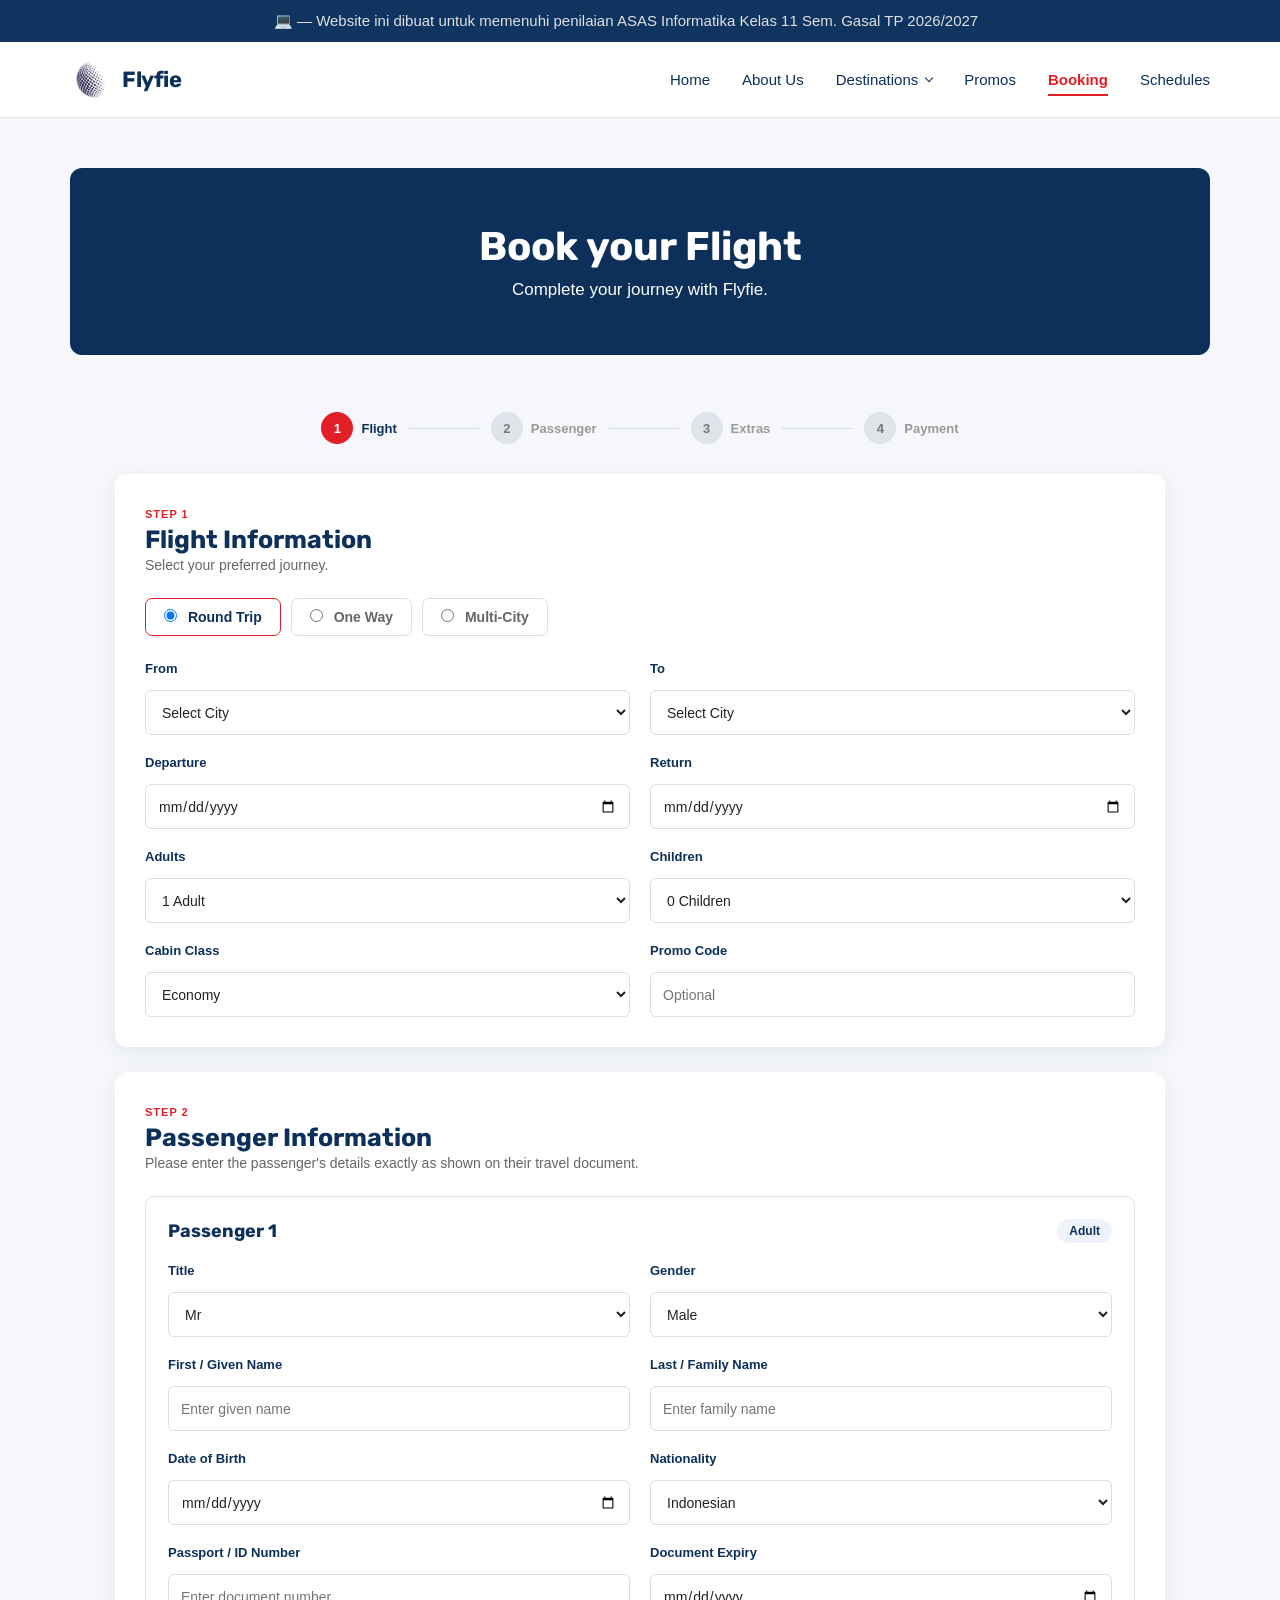
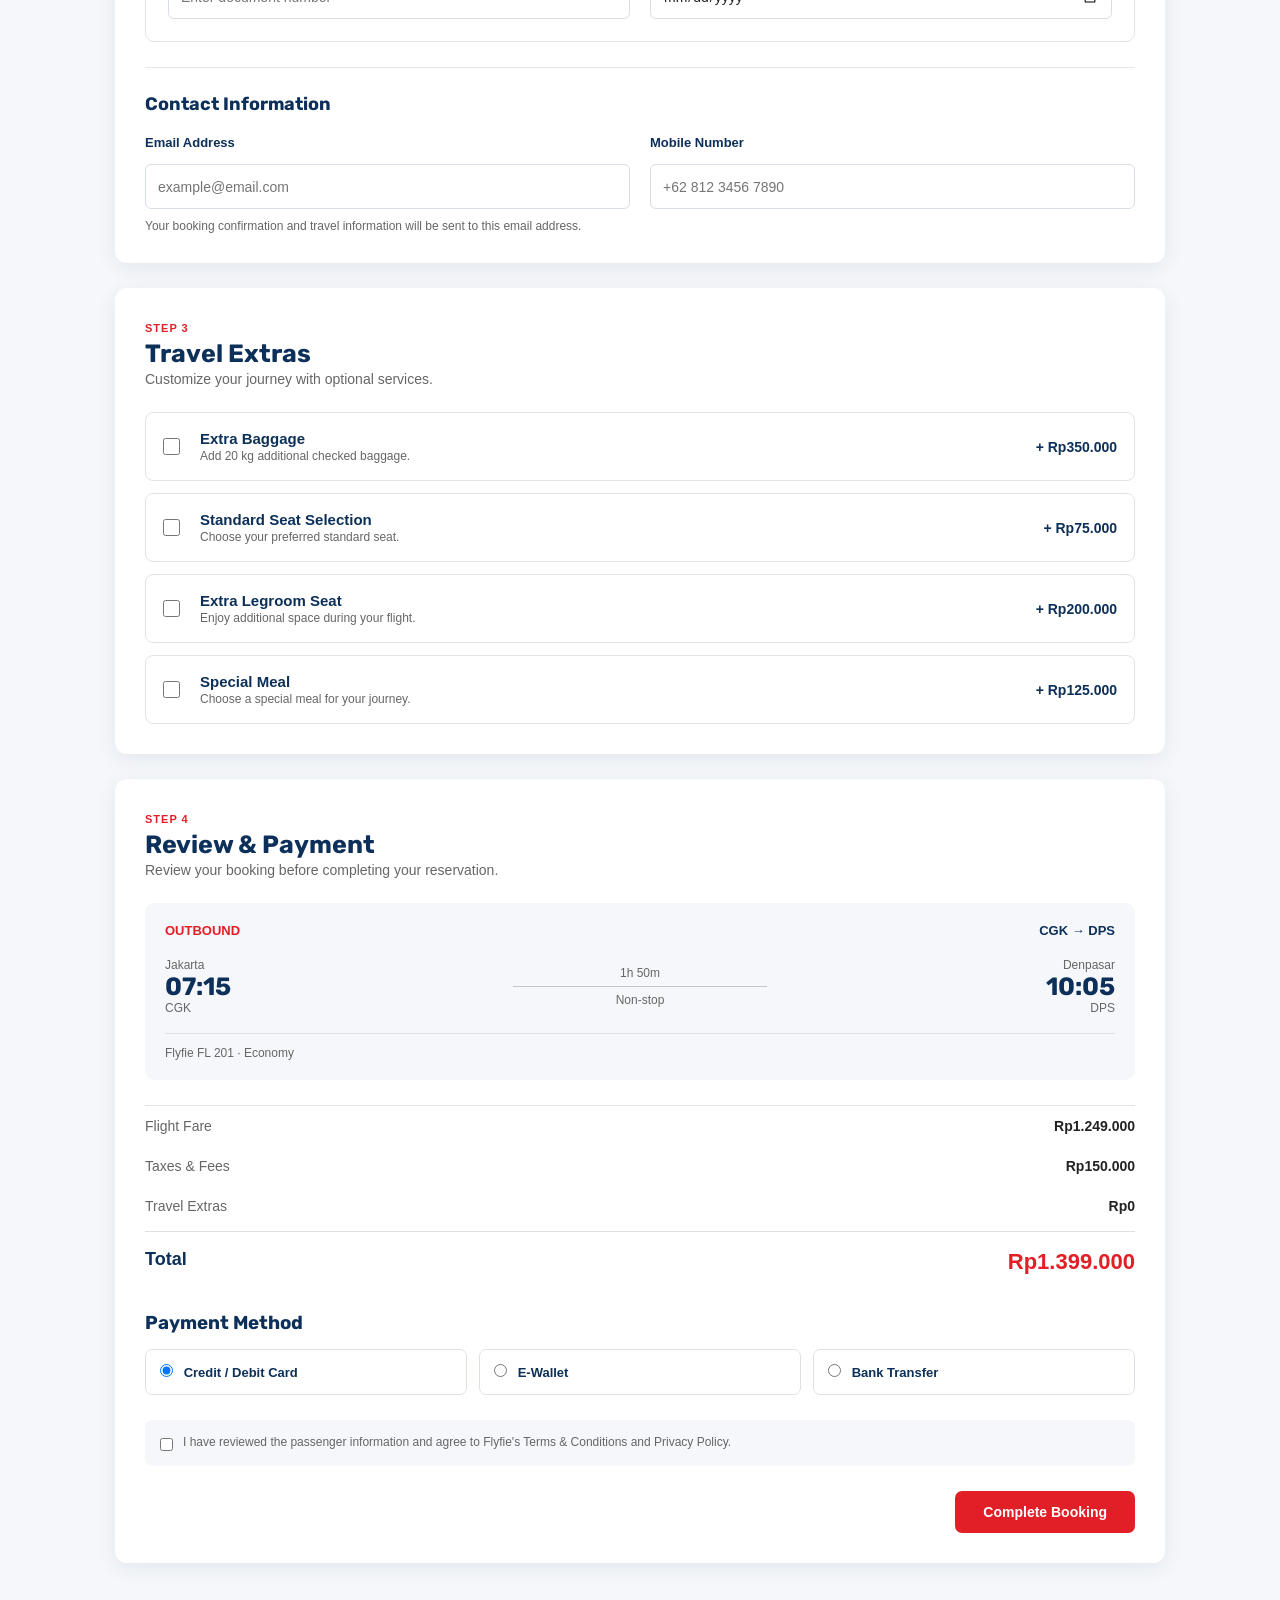
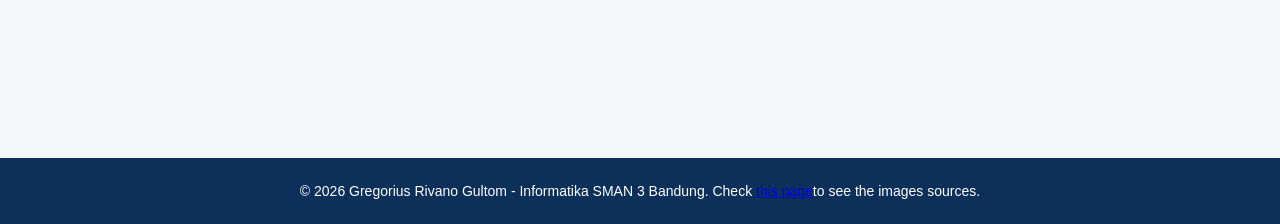
==== commit ffeb33be: "Add files via upload" ====
--- a/bookingform.html
+++ b/bookingform.html
@@ -8,6 +8,20 @@
     <link rel="icon" type="image/png" href="images/favicon.png">
 </head>
 <body>
+    <div id="announce-bar" style="
+        background-color: #0f3460;
+        color: #e0e0e0;
+        text-align: center;
+        padding: 12px 48px 12px 20px;
+        font-family: -apple-system, BlinkMacSystemFont, 'Segoe UI', Roboto, sans-serif;
+        font-size: 15px;
+        position: relative;
+        width: 100%;
+        z-index: 1;
+        box-sizing: border-box;">
+        💻 &mdash; Website ini dibuat untuk memenuhi penilaian ASAS Informatika Kelas 11 Sem. Gasal TP 2026/2027
+    </div>
+
     <header>
     <nav class="navbar">
         <a href="index.html" class="logo">
@@ -463,7 +477,7 @@
     </main>
 
     <footer>
-        <p>&copy; 2026 Gregorius Rivano Gultom - Informatika SMAN 3 Bandung. All pictures from <a href="https://unsplash.com/" target="_blank">Unsplash</a>.</p>
+        <p>&copy; 2026 Gregorius Rivano Gultom - Informatika SMAN 3 Bandung. Check <a href="sources.html" target="_blank">this page</a>to see the images sources.</p>
     </footer>
     
 </body>
